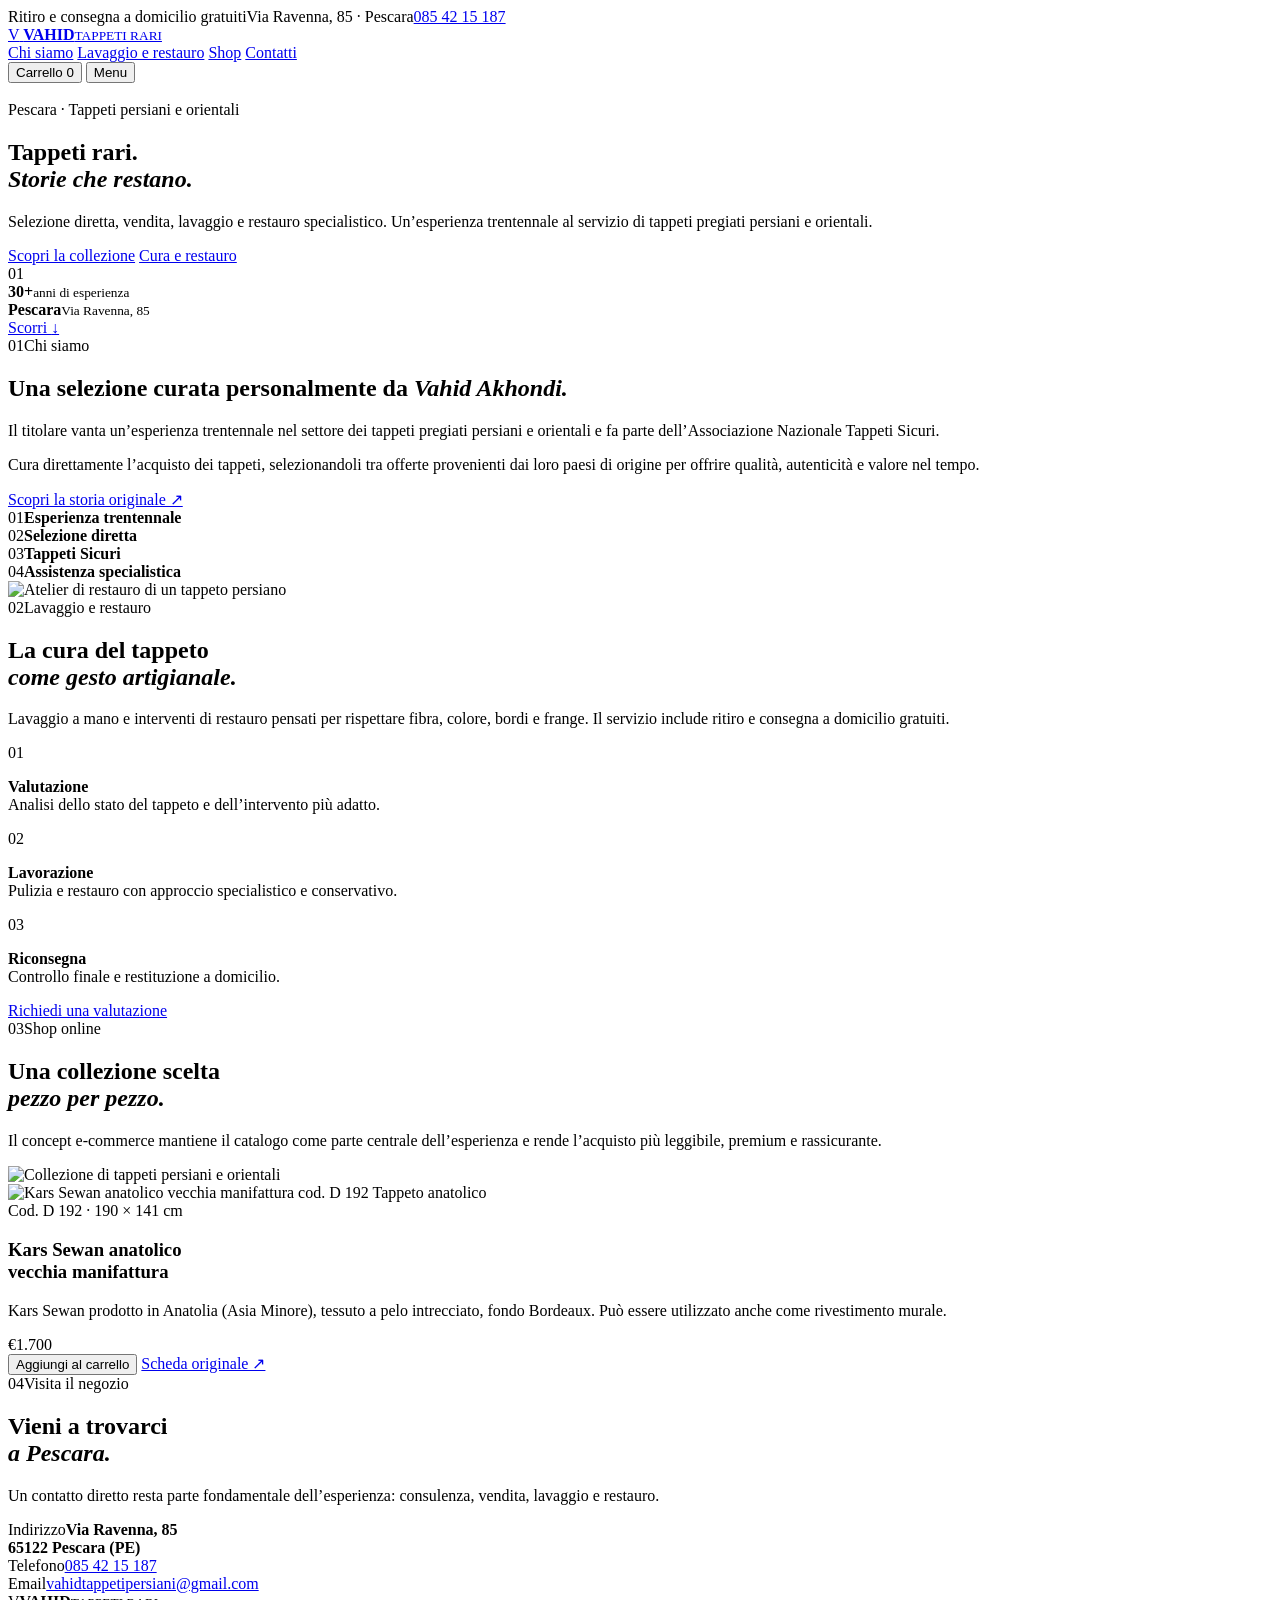
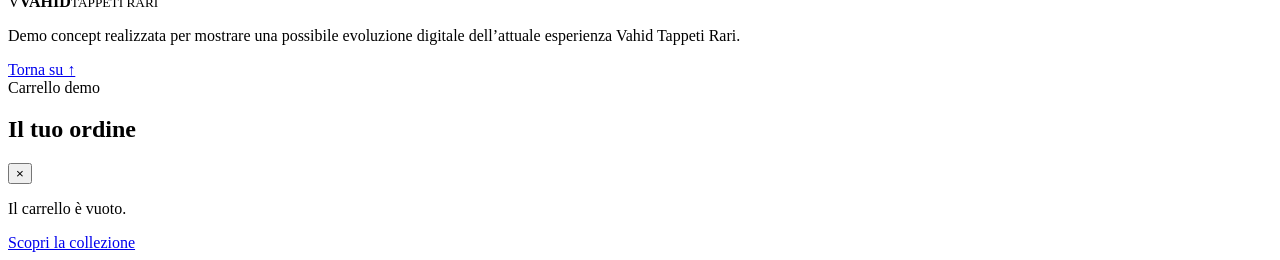
==== index.html @ b4fbacac "Build premium Vahid Tappeti Rari demo storefront" ====
<!doctype html>
<html lang="it">
<head>
  <meta charset="utf-8" />
  <meta name="viewport" content="width=device-width, initial-scale=1" />
  <meta name="description" content="Demo premium per Vahid Tappeti Rari: tappeti persiani e orientali, lavaggio e restauro specialistico a Pescara." />
  <title>Vahid Tappeti Rari — Demo Premium</title>
  <link rel="preconnect" href="https://fonts.googleapis.com">
  <link rel="preconnect" href="https://fonts.gstatic.com" crossorigin>
  <link href="https://fonts.googleapis.com/css2?family=Cormorant+Garamond:ital,wght@0,500;0,600;1,500&family=DM+Sans:wght@400;500;600;700&display=swap" rel="stylesheet">
  <link rel="stylesheet" href="styles.css" />
</head>
<body>
  <div class="announcement"><span>Ritiro e consegna a domicilio gratuiti</span><span>Via Ravenna, 85 · Pescara</span><a href="tel:+390854215187">085 42 15 187</a></div>

  <header class="site-header" id="top">
    <a class="brand" href="#top" aria-label="Vahid Tappeti Rari home">
      <span class="brand-mark">V</span>
      <span><strong>VAHID</strong><small>TAPPETI RARI</small></span>
    </a>
    <nav class="nav" aria-label="Navigazione principale">
      <a href="#chi-siamo">Chi siamo</a>
      <a href="#restauro">Lavaggio e restauro</a>
      <a href="#shop">Shop</a>
      <a href="#contatti">Contatti</a>
    </nav>
    <button class="cart-trigger" id="cartTrigger" aria-label="Apri carrello">Carrello <span id="cartCount">0</span></button>
    <button class="menu-trigger" id="menuTrigger" aria-label="Apri menu">Menu</button>
  </header>

  <main>
    <section class="hero section-dark" aria-labelledby="hero-title">
      <div class="hero-media" aria-hidden="true">
        <img src="https://d8j0ntlcm91z4.cloudfront.net/user_3JN4lq7KBj4c3qEQUgSkbrftgrd/hf_20260917_131646_cae71c65-e743-4f0a-92ca-ad2fddb350ee.png" alt="" />
      </div>
      <div class="hero-overlay"></div>
      <div class="hero-copy reveal">
        <span class="eyebrow">Pescara · Tappeti persiani e orientali</span>
        <h1 id="hero-title">Tappeti rari.<br><em>Storie che restano.</em></h1>
        <p>Selezione diretta, vendita, lavaggio e restauro specialistico. Un’esperienza trentennale al servizio di tappeti pregiati persiani e orientali.</p>
        <div class="hero-actions">
          <a class="btn btn-light" href="#shop">Scopri la collezione</a>
          <a class="btn btn-ghost" href="#restauro">Cura e restauro</a>
        </div>
      </div>
      <div class="hero-meta reveal delay-1">
        <span>01</span>
        <div><strong>30+</strong><small>anni di esperienza</small></div>
        <div><strong>Pescara</strong><small>Via Ravenna, 85</small></div>
      </div>
      <a class="scroll-cue" href="#chi-siamo">Scorri <span>↓</span></a>
    </section>

    <section class="intro section-light" id="chi-siamo">
      <div class="section-kicker reveal"><span>01</span><span>Chi siamo</span></div>
      <div class="intro-grid">
        <h2 class="display reveal">Una selezione curata personalmente da <em>Vahid Akhondi.</em></h2>
        <div class="intro-copy reveal delay-1">
          <p>Il titolare vanta un’esperienza trentennale nel settore dei tappeti pregiati persiani e orientali e fa parte dell’Associazione Nazionale Tappeti Sicuri.</p>
          <p>Cura direttamente l’acquisto dei tappeti, selezionandoli tra offerte provenienti dai loro paesi di origine per offrire qualità, autenticità e valore nel tempo.</p>
          <a class="text-link" href="https://vahidtappetirari.it/chi-siamo/" target="_blank" rel="noreferrer">Scopri la storia originale ↗</a>
        </div>
      </div>
      <div class="trust-strip reveal">
        <div><span>01</span><strong>Esperienza trentennale</strong></div>
        <div><span>02</span><strong>Selezione diretta</strong></div>
        <div><span>03</span><strong>Tappeti Sicuri</strong></div>
        <div><span>04</span><strong>Assistenza specialistica</strong></div>
      </div>
    </section>

    <section class="restoration" id="restauro">
      <div class="restoration-media reveal"><img src="https://d8j0ntlcm91z4.cloudfront.net/user_3JN4lq7KBj4c3qEQUgSkbrftgrd/hf_20260917_131646_2b116d1c-b949-433f-87fc-0a72f5b49335.png" alt="Atelier di restauro di un tappeto persiano" loading="lazy"></div>
      <div class="restoration-copy section-burgundy reveal delay-1">
        <div class="section-kicker light"><span>02</span><span>Lavaggio e restauro</span></div>
        <h2 class="display light">La cura del tappeto<br><em>come gesto artigianale.</em></h2>
        <p>Lavaggio a mano e interventi di restauro pensati per rispettare fibra, colore, bordi e frange. Il servizio include ritiro e consegna a domicilio gratuiti.</p>
        <div class="process">
          <div><span>01</span><p><strong>Valutazione</strong><br>Analisi dello stato del tappeto e dell’intervento più adatto.</p></div>
          <div><span>02</span><p><strong>Lavorazione</strong><br>Pulizia e restauro con approccio specialistico e conservativo.</p></div>
          <div><span>03</span><p><strong>Riconsegna</strong><br>Controllo finale e restituzione a domicilio.</p></div>
        </div>
        <a class="btn btn-light" href="tel:+390854215187">Richiedi una valutazione</a>
      </div>
    </section>

    <section class="collection section-light" id="shop">
      <div class="section-kicker reveal"><span>03</span><span>Shop online</span></div>
      <div class="collection-head reveal">
        <h2 class="display">Una collezione scelta<br><em>pezzo per pezzo.</em></h2>
        <p>Il concept e-commerce mantiene il catalogo come parte centrale dell’esperienza e rende l’acquisto più leggibile, premium e rassicurante.</p>
      </div>
      <div class="collection-banner reveal"><img src="https://d8j0ntlcm91z4.cloudfront.net/user_3JN4lq7KBj4c3qEQUgSkbrftgrd/hf_20260917_131646_96ece015-38a4-4f1c-9de9-ba8b55b60679.png" alt="Collezione di tappeti persiani e orientali" loading="lazy"></div>

      <article class="product-card reveal" data-product-id="kars-d192" data-product-name="Kars Sewan anatolico vecchia manifattura cod. D 192" data-product-price="1700">
        <div class="product-image-wrap">
          <img class="product-image" src="https://vahidtappetirari.it/wp-content/uploads/2020/12/whatsapp-image-2020-05-28-at-11.03.13-1_li-600x450.jpg" alt="Kars Sewan anatolico vecchia manifattura cod. D 192" loading="lazy">
          <span class="product-badge">Tappeto anatolico</span>
        </div>
        <div class="product-info">
          <span class="eyebrow dark">Cod. D 192 · 190 × 141 cm</span>
          <h3>Kars Sewan anatolico<br>vecchia manifattura</h3>
          <p>Kars Sewan prodotto in Anatolia (Asia Minore), tessuto a pelo intrecciato, fondo Bordeaux. Può essere utilizzato anche come rivestimento murale.</p>
          <div class="product-price">€1.700</div>
          <div class="product-actions">
            <button class="btn btn-dark add-to-cart">Aggiungi al carrello</button>
            <a class="text-link" href="https://vahidtappetirari.it/prodotto/kars-sewan-anatolico-vecchia-manifattura-cod-d-192/" target="_blank" rel="noreferrer">Scheda originale ↗</a>
          </div>
        </div>
      </article>
    </section>

    <section class="visit section-dark" id="contatti">
      <div class="section-kicker light reveal"><span>04</span><span>Visita il negozio</span></div>
      <div class="visit-grid">
        <div class="reveal"><h2 class="display light">Vieni a trovarci<br><em>a Pescara.</em></h2><p>Un contatto diretto resta parte fondamentale dell’esperienza: consulenza, vendita, lavaggio e restauro.</p></div>
        <div class="contact-card reveal delay-1">
          <div><span>Indirizzo</span><strong>Via Ravenna, 85<br>65122 Pescara (PE)</strong></div>
          <div><span>Telefono</span><a href="tel:+390854215187">085 42 15 187</a></div>
          <div><span>Email</span><a href="mailto:vahidtappetipersiani@gmail.com">vahidtappetipersiani@gmail.com</a></div>
        </div>
      </div>
    </section>
  </main>

  <footer>
    <div class="brand footer-brand"><span class="brand-mark">V</span><span><strong>VAHID</strong><small>TAPPETI RARI</small></span></div>
    <p>Demo concept realizzata per mostrare una possibile evoluzione digitale dell’attuale esperienza Vahid Tappeti Rari.</p>
    <a href="#top">Torna su ↑</a>
  </footer>

  <aside class="cart-drawer" id="cartDrawer" aria-hidden="true">
    <div class="drawer-head"><div><span class="eyebrow dark">Carrello demo</span><h2>Il tuo ordine</h2></div><button class="icon-btn" id="closeCart" aria-label="Chiudi carrello">×</button></div>
    <div class="cart-empty" id="cartEmpty"><p>Il carrello è vuoto.</p><a href="#shop" class="text-link" id="continueShopping">Scopri la collezione</a></div>
    <div class="cart-content" id="cartContent" hidden>
      <div id="cartItems"></div>
      <div class="cart-summary"><div><span>Subtotale</span><strong id="cartSubtotal">€0</strong></div><div><span>Ritiro / consegna</span><strong>Gratis</strong></div><div class="total"><span>Totale</span><strong id="cartTotal">€0</strong></div></div>
      <button class="btn btn-dark btn-full" id="checkoutTrigger">Vai al checkout</button>
      <small>Simulazione: nessun pagamento reale verrà processato.</small>
    </div>
  </aside>
  <div class="backdrop" id="backdrop"></div>

  <dialog class="checkout-modal" id="checkoutModal">
    <button class="icon-btn modal-close" id="closeCheckout" aria-label="Chiudi checkout">×</button>
    <div class="checkout-layout">
      <div class="checkout-form-pane">
        <span class="eyebrow dark">Checkout simulato</span>
        <h2>Dati di consegna</h2>
        <form id="checkoutForm">
          <div class="field-grid"><label>Nome<input required name="name" autocomplete="given-name"></label><label>Cognome<input required name="surname" autocomplete="family-name"></label></div>
          <label>Email<input required type="email" name="email" autocomplete="email"></label>
          <label>Indirizzo<input required name="address" autocomplete="street-address"></label>
          <div class="field-grid"><label>Città<input required name="city"></label><label>CAP<input required name="zip" inputmode="numeric"></label></div>
          <h3>Pagamento demo</h3>
          <label>Numero carta<input required inputmode="numeric" maxlength="19" placeholder="4242 4242 4242 4242" id="cardNumber"></label>
          <div class="field-grid"><label>Scadenza<input required placeholder="MM/AA" maxlength="5"></label><label>CVV<input required inputmode="numeric" placeholder="123" maxlength="4"></label></div>
          <button class="btn btn-dark btn-full" type="submit" id="payButton">Paga €1.700 · Simulazione</button>
          <small>Nessun dato di pagamento viene trasmesso o processato. Questa interfaccia serve esclusivamente a mostrare il flusso.</small>
        </form>
      </div>
      <div class="checkout-summary-pane"><span class="eyebrow">Riepilogo</span><h3>Kars Sewan anatolico</h3><p>Cod. D 192 · 190 × 141 cm</p><div class="checkout-product-price">€1.700</div><div class="secure-note">Consegna gratuita<br>Acquisto simulato<br>Assistenza diretta</div></div>
    </div>
    <div class="success-state" id="successState" hidden><span class="success-icon">✓</span><h2>Ordine demo completato</h2><p>Il flusso di checkout è terminato correttamente. Nessun pagamento reale è stato effettuato.</p><button class="btn btn-dark" id="resetDemo">Chiudi demo</button></div>
  </dialog>

  <script src="script.js"></script>
</body>
</html>
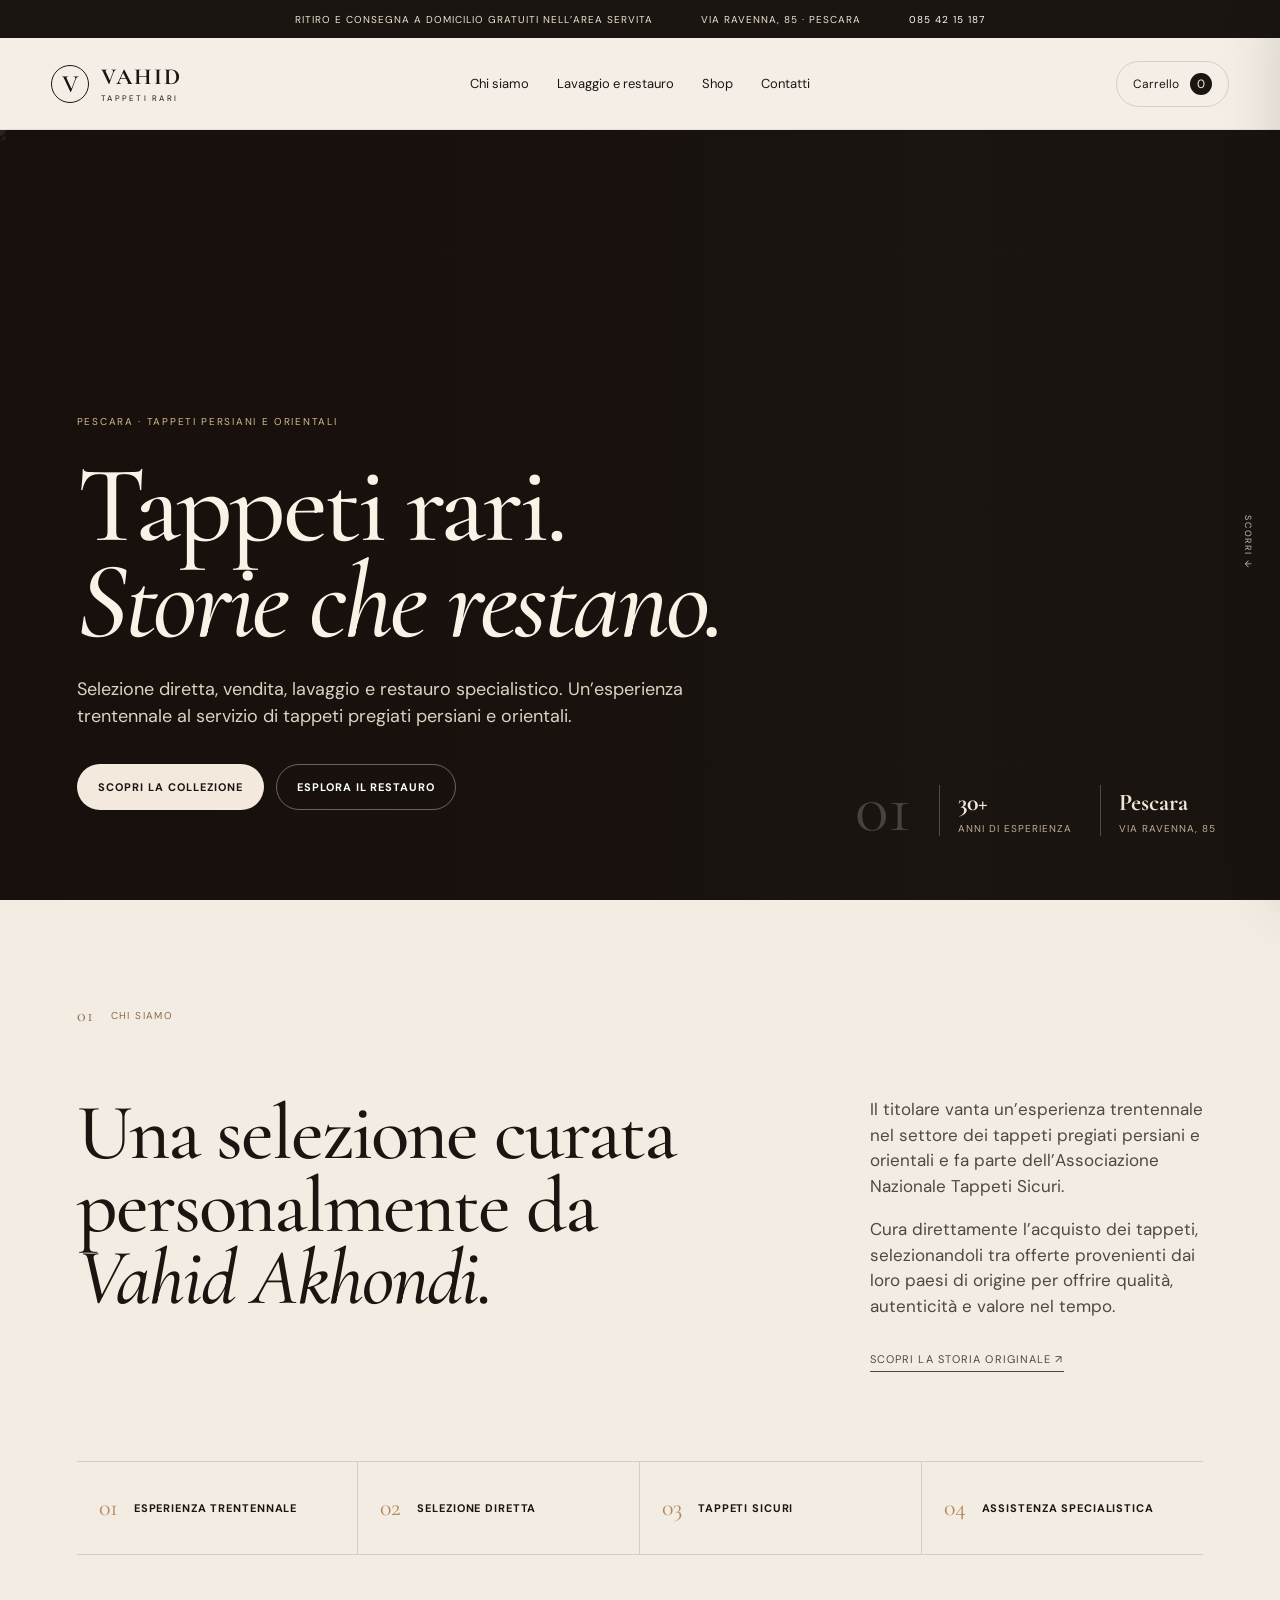
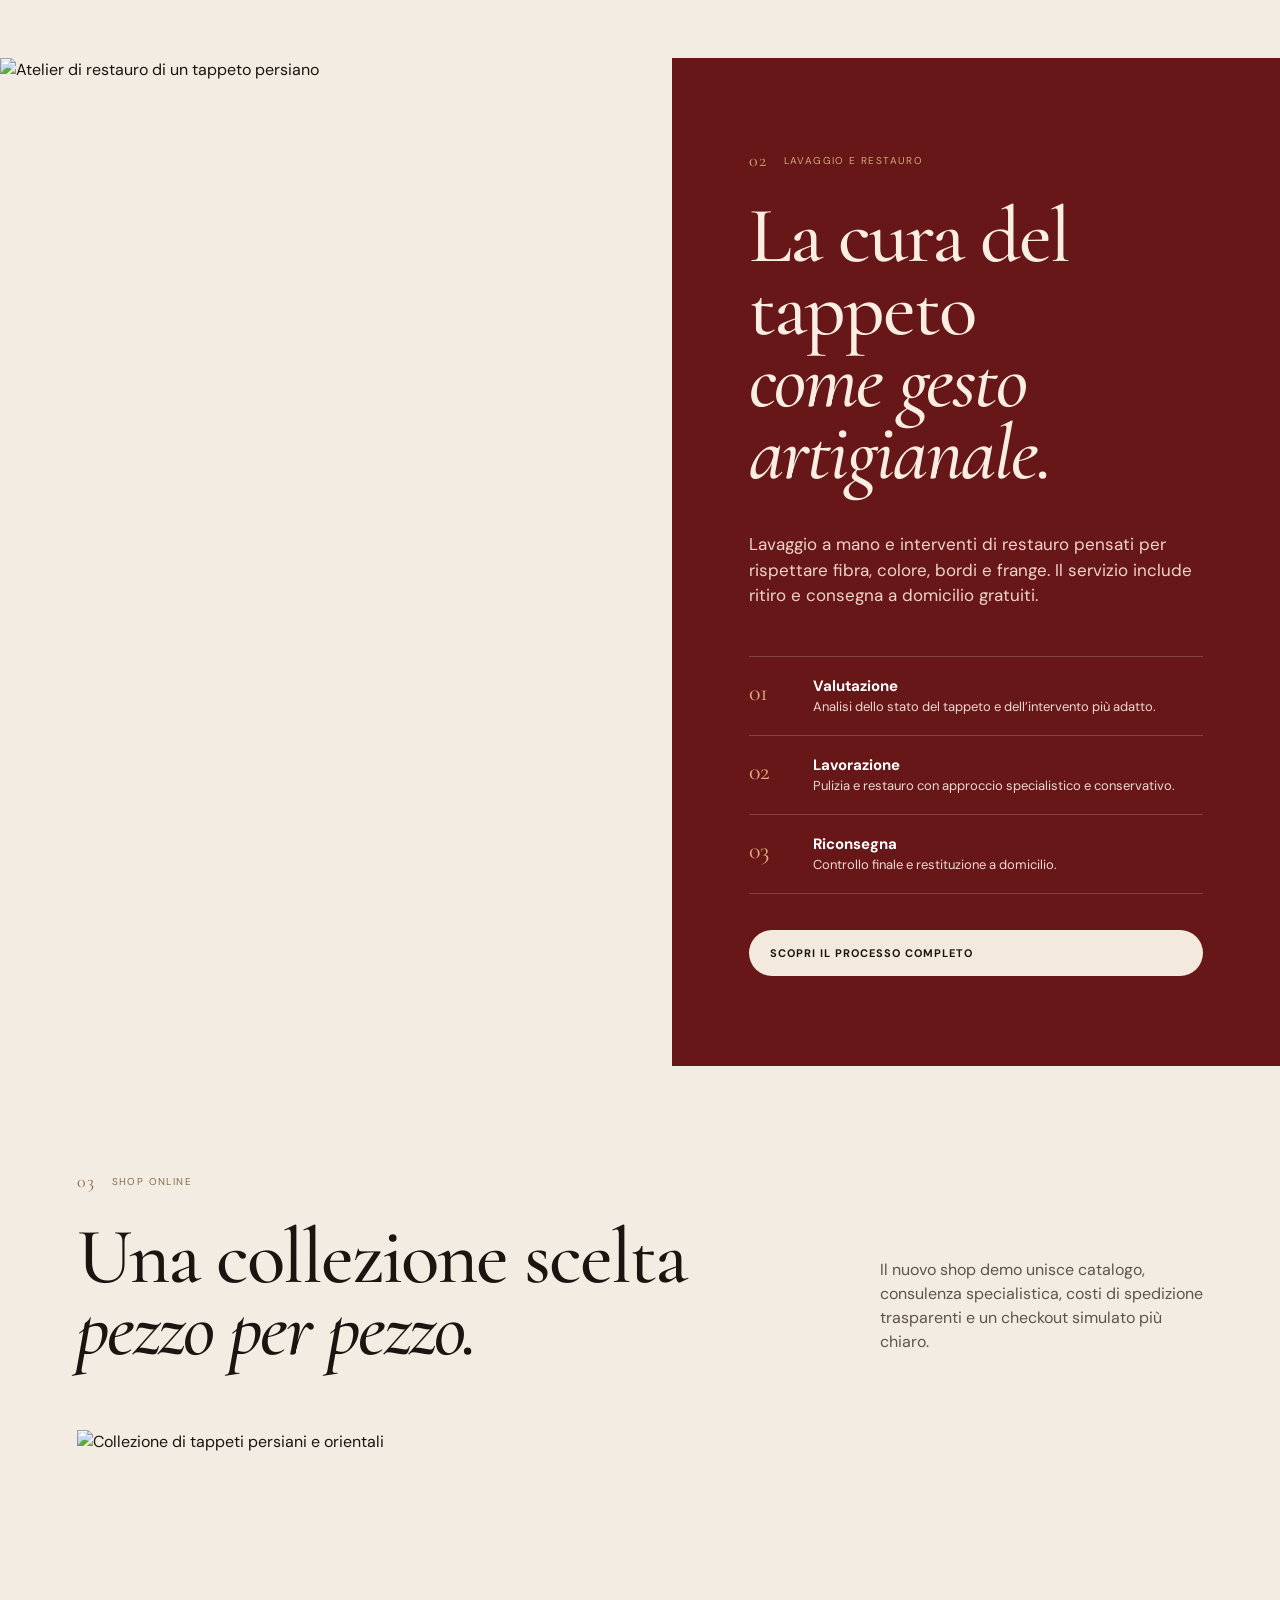
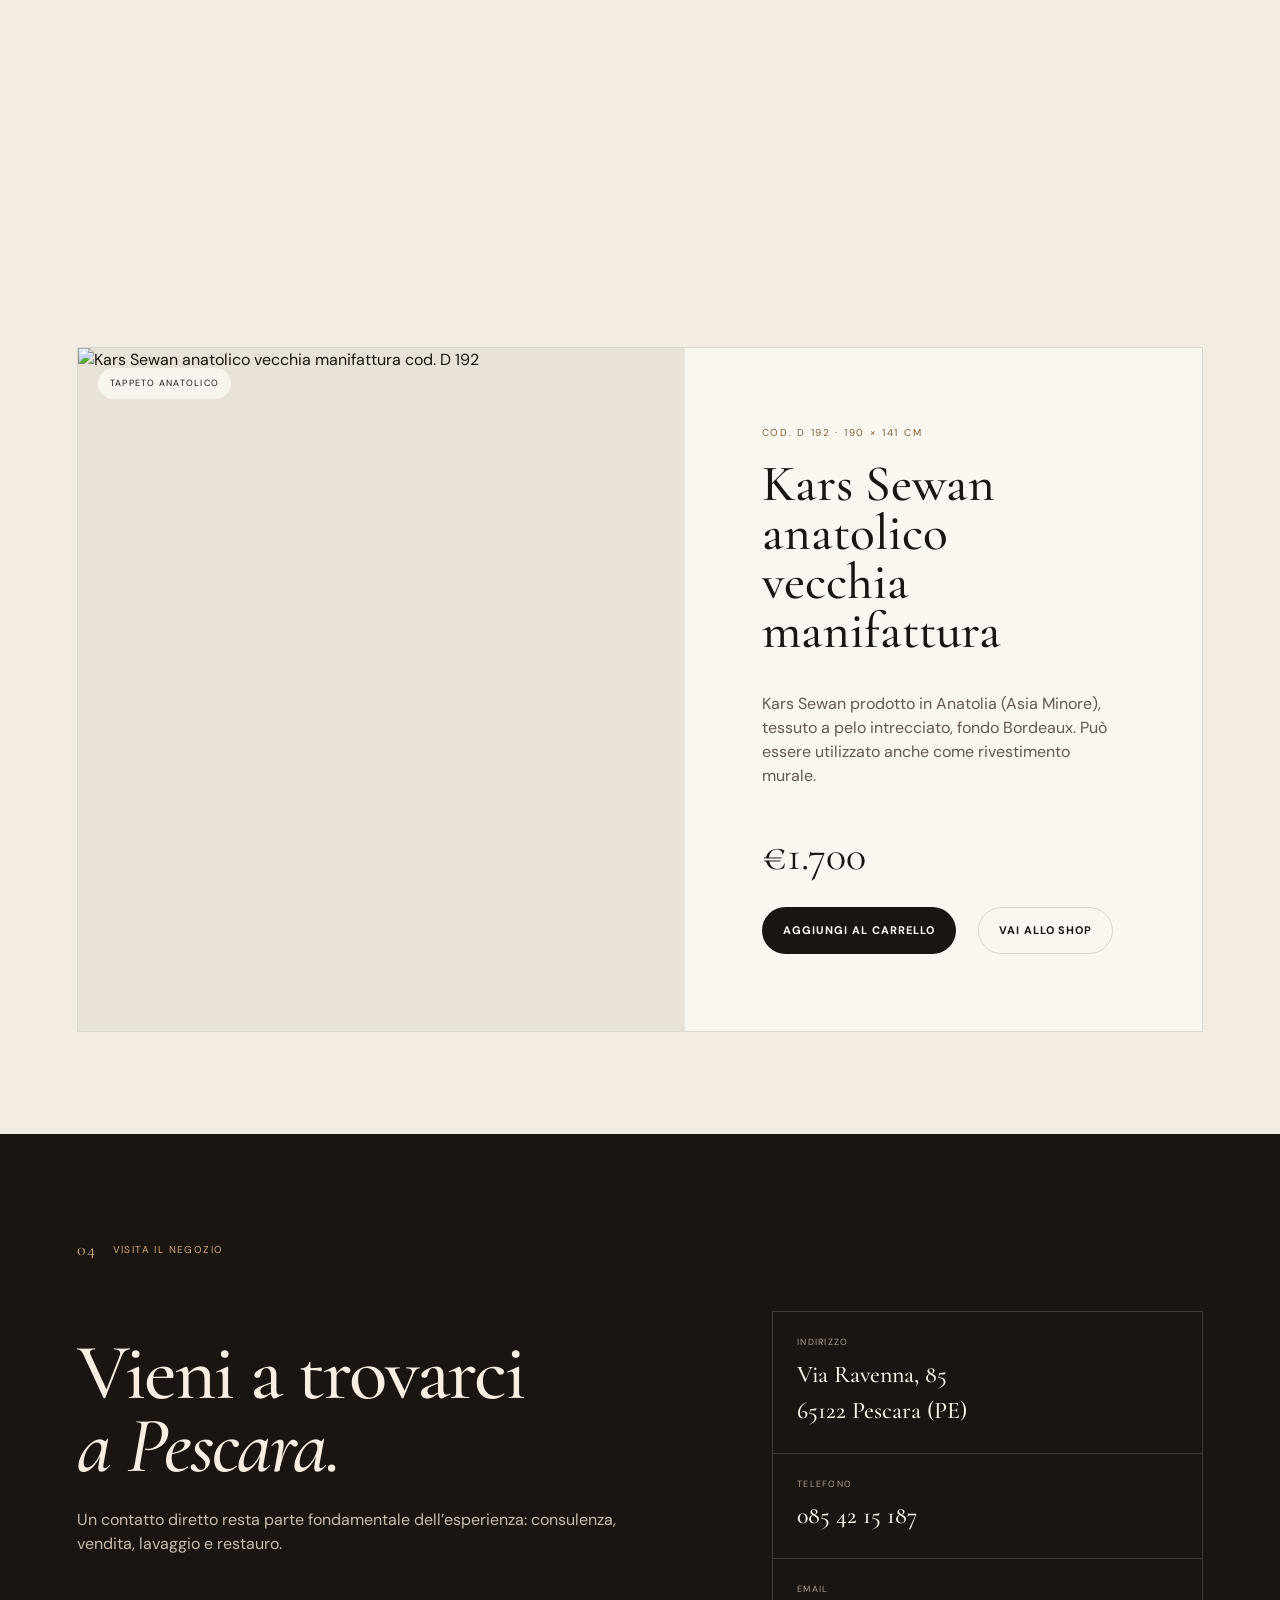
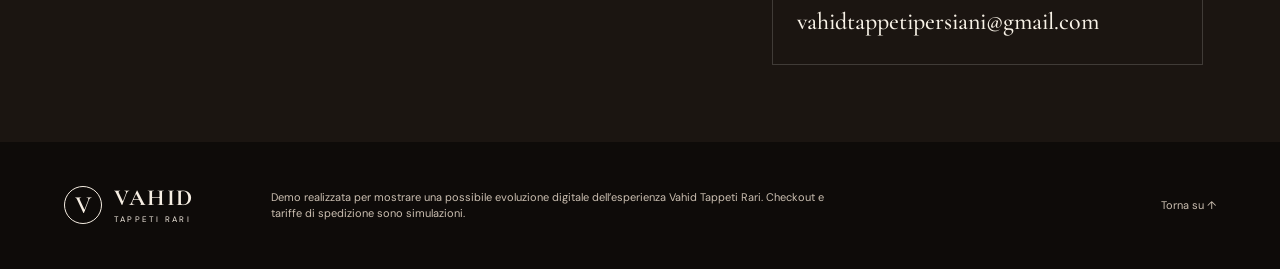
==== commit 70f8ba03: "Connect homepage to premium shop and restoration experiences" ====
--- a/index.html
+++ b/index.html
@@ -1,169 +1,44 @@
 <!doctype html>
 <html lang="it">
 <head>
-  <meta charset="utf-8" />
-  <meta name="viewport" content="width=device-width, initial-scale=1" />
-  <meta name="description" content="Demo premium per Vahid Tappeti Rari: tappeti persiani e orientali, lavaggio e restauro specialistico a Pescara." />
+  <meta charset="utf-8">
+  <meta name="viewport" content="width=device-width,initial-scale=1">
+  <meta name="description" content="Demo premium per Vahid Tappeti Rari: tappeti persiani e orientali, shop, lavaggio e restauro specialistico a Pescara.">
   <title>Vahid Tappeti Rari — Demo Premium</title>
   <link rel="preconnect" href="https://fonts.googleapis.com">
   <link rel="preconnect" href="https://fonts.gstatic.com" crossorigin>
   <link href="https://fonts.googleapis.com/css2?family=Cormorant+Garamond:ital,wght@0,500;0,600;1,500&family=DM+Sans:wght@400;500;600;700&display=swap" rel="stylesheet">
-  <link rel="stylesheet" href="styles.css" />
+  <link rel="stylesheet" href="styles.css">
 </head>
 <body>
-  <div class="announcement"><span>Ritiro e consegna a domicilio gratuiti</span><span>Via Ravenna, 85 · Pescara</span><a href="tel:+390854215187">085 42 15 187</a></div>
-
+  <div class="announcement"><span>Ritiro e consegna a domicilio gratuiti nell’area servita</span><span>Via Ravenna, 85 · Pescara</span><a href="tel:+390854215187">085 42 15 187</a></div>
   <header class="site-header" id="top">
-    <a class="brand" href="#top" aria-label="Vahid Tappeti Rari home">
-      <span class="brand-mark">V</span>
-      <span><strong>VAHID</strong><small>TAPPETI RARI</small></span>
-    </a>
-    <nav class="nav" aria-label="Navigazione principale">
-      <a href="#chi-siamo">Chi siamo</a>
-      <a href="#restauro">Lavaggio e restauro</a>
-      <a href="#shop">Shop</a>
-      <a href="#contatti">Contatti</a>
-    </nav>
+    <a class="brand" href="index.html" aria-label="Vahid Tappeti Rari home"><span class="brand-mark">V</span><span><strong>VAHID</strong><small>TAPPETI RARI</small></span></a>
+    <nav class="nav" aria-label="Navigazione principale"><a href="#chi-siamo">Chi siamo</a><a href="restauro.html">Lavaggio e restauro</a><a href="shop.html">Shop</a><a href="#contatti">Contatti</a></nav>
     <button class="cart-trigger" id="cartTrigger" aria-label="Apri carrello">Carrello <span id="cartCount">0</span></button>
     <button class="menu-trigger" id="menuTrigger" aria-label="Apri menu">Menu</button>
   </header>
-
   <main>
     <section class="hero section-dark" aria-labelledby="hero-title">
-      <div class="hero-media" aria-hidden="true">
-        <img src="https://d8j0ntlcm91z4.cloudfront.net/user_3JN4lq7KBj4c3qEQUgSkbrftgrd/hf_20260917_131646_cae71c65-e743-4f0a-92ca-ad2fddb350ee.png" alt="" />
-      </div>
-      <div class="hero-overlay"></div>
-      <div class="hero-copy reveal">
-        <span class="eyebrow">Pescara · Tappeti persiani e orientali</span>
-        <h1 id="hero-title">Tappeti rari.<br><em>Storie che restano.</em></h1>
-        <p>Selezione diretta, vendita, lavaggio e restauro specialistico. Un’esperienza trentennale al servizio di tappeti pregiati persiani e orientali.</p>
-        <div class="hero-actions">
-          <a class="btn btn-light" href="#shop">Scopri la collezione</a>
-          <a class="btn btn-ghost" href="#restauro">Cura e restauro</a>
-        </div>
-      </div>
-      <div class="hero-meta reveal delay-1">
-        <span>01</span>
-        <div><strong>30+</strong><small>anni di esperienza</small></div>
-        <div><strong>Pescara</strong><small>Via Ravenna, 85</small></div>
-      </div>
-      <a class="scroll-cue" href="#chi-siamo">Scorri <span>↓</span></a>
+      <div class="hero-media" aria-hidden="true"><img src="https://d8j0ntlcm91z4.cloudfront.net/user_3JN4lq7KBj4c3qEQUgSkbrftgrd/hf_20260917_131646_cae71c65-e743-4f0a-92ca-ad2fddb350ee.png" alt=""></div><div class="hero-overlay"></div>
+      <div class="hero-copy reveal"><span class="eyebrow">Pescara · Tappeti persiani e orientali</span><h1 id="hero-title">Tappeti rari.<br><em>Storie che restano.</em></h1><p>Selezione diretta, vendita, lavaggio e restauro specialistico. Un’esperienza trentennale al servizio di tappeti pregiati persiani e orientali.</p><div class="hero-actions"><a class="btn btn-light" href="shop.html">Scopri la collezione</a><a class="btn btn-ghost" href="restauro.html">Esplora il restauro</a></div></div>
+      <div class="hero-meta reveal delay-1"><span>01</span><div><strong>30+</strong><small>anni di esperienza</small></div><div><strong>Pescara</strong><small>Via Ravenna, 85</small></div></div><a class="scroll-cue" href="#chi-siamo">Scorri <span>↓</span></a>
     </section>
 
-    <section class="intro section-light" id="chi-siamo">
-      <div class="section-kicker reveal"><span>01</span><span>Chi siamo</span></div>
-      <div class="intro-grid">
-        <h2 class="display reveal">Una selezione curata personalmente da <em>Vahid Akhondi.</em></h2>
-        <div class="intro-copy reveal delay-1">
-          <p>Il titolare vanta un’esperienza trentennale nel settore dei tappeti pregiati persiani e orientali e fa parte dell’Associazione Nazionale Tappeti Sicuri.</p>
-          <p>Cura direttamente l’acquisto dei tappeti, selezionandoli tra offerte provenienti dai loro paesi di origine per offrire qualità, autenticità e valore nel tempo.</p>
-          <a class="text-link" href="https://vahidtappetirari.it/chi-siamo/" target="_blank" rel="noreferrer">Scopri la storia originale ↗</a>
-        </div>
-      </div>
-      <div class="trust-strip reveal">
-        <div><span>01</span><strong>Esperienza trentennale</strong></div>
-        <div><span>02</span><strong>Selezione diretta</strong></div>
-        <div><span>03</span><strong>Tappeti Sicuri</strong></div>
-        <div><span>04</span><strong>Assistenza specialistica</strong></div>
-      </div>
+    <section class="intro section-light" id="chi-siamo"><div class="section-kicker reveal"><span>01</span><span>Chi siamo</span></div><div class="intro-grid"><h2 class="display reveal">Una selezione curata personalmente da <em>Vahid Akhondi.</em></h2><div class="intro-copy reveal delay-1"><p>Il titolare vanta un’esperienza trentennale nel settore dei tappeti pregiati persiani e orientali e fa parte dell’Associazione Nazionale Tappeti Sicuri.</p><p>Cura direttamente l’acquisto dei tappeti, selezionandoli tra offerte provenienti dai loro paesi di origine per offrire qualità, autenticità e valore nel tempo.</p><a class="text-link" href="https://vahidtappetirari.it/chi-siamo/" target="_blank" rel="noreferrer">Scopri la storia originale ↗</a></div></div><div class="trust-strip reveal"><div><span>01</span><strong>Esperienza trentennale</strong></div><div><span>02</span><strong>Selezione diretta</strong></div><div><span>03</span><strong>Tappeti Sicuri</strong></div><div><span>04</span><strong>Assistenza specialistica</strong></div></div></section>
+
+    <section class="restoration" id="restauro"><div class="restoration-media reveal"><img src="https://d8j0ntlcm91z4.cloudfront.net/user_3JN4lq7KBj4c3qEQUgSkbrftgrd/hf_20260917_131646_2b116d1c-b949-433f-87fc-0a72f5b49335.png" alt="Atelier di restauro di un tappeto persiano" loading="lazy"></div><div class="restoration-copy section-burgundy reveal delay-1"><div class="section-kicker light"><span>02</span><span>Lavaggio e restauro</span></div><h2 class="display light">La cura del tappeto<br><em>come gesto artigianale.</em></h2><p>Lavaggio a mano e interventi di restauro pensati per rispettare fibra, colore, bordi e frange. Il servizio include ritiro e consegna a domicilio gratuiti.</p><div class="process"><div><span>01</span><p><strong>Valutazione</strong><br>Analisi dello stato del tappeto e dell’intervento più adatto.</p></div><div><span>02</span><p><strong>Lavorazione</strong><br>Pulizia e restauro con approccio specialistico e conservativo.</p></div><div><span>03</span><p><strong>Riconsegna</strong><br>Controllo finale e restituzione a domicilio.</p></div></div><a class="btn btn-light" href="restauro.html">Scopri il processo completo</a></div></section>
+
+    <section class="collection section-light" id="shop"><div class="section-kicker reveal"><span>03</span><span>Shop online</span></div><div class="collection-head reveal"><h2 class="display">Una collezione scelta<br><em>pezzo per pezzo.</em></h2><p>Il nuovo shop demo unisce catalogo, consulenza specialistica, costi di spedizione trasparenti e un checkout simulato più chiaro.</p></div><div class="collection-banner reveal"><img src="https://d8j0ntlcm91z4.cloudfront.net/user_3JN4lq7KBj4c3qEQUgSkbrftgrd/hf_20260917_131646_96ece015-38a4-4f1c-9de9-ba8b55b60679.png" alt="Collezione di tappeti persiani e orientali" loading="lazy"></div>
+      <article class="product-card reveal" data-product-id="kars-d192"><div class="product-image-wrap"><img class="product-image" src="https://vahidtappetirari.it/wp-content/uploads/2020/12/whatsapp-image-2020-05-28-at-11.03.13-1_li-600x450.jpg" alt="Kars Sewan anatolico vecchia manifattura cod. D 192" loading="lazy"><span class="product-badge">Tappeto anatolico</span></div><div class="product-info"><span class="eyebrow dark">Cod. D 192 · 190 × 141 cm</span><h3>Kars Sewan anatolico<br>vecchia manifattura</h3><p>Kars Sewan prodotto in Anatolia (Asia Minore), tessuto a pelo intrecciato, fondo Bordeaux. Può essere utilizzato anche come rivestimento murale.</p><div class="product-price">€1.700</div><div class="product-actions"><button class="btn btn-dark add-to-cart" data-product-id="kars-d192">Aggiungi al carrello</button><a class="btn btn-outline" href="shop.html">Vai allo shop</a></div></div></article>
     </section>
 
-    <section class="restoration" id="restauro">
-      <div class="restoration-media reveal"><img src="https://d8j0ntlcm91z4.cloudfront.net/user_3JN4lq7KBj4c3qEQUgSkbrftgrd/hf_20260917_131646_2b116d1c-b949-433f-87fc-0a72f5b49335.png" alt="Atelier di restauro di un tappeto persiano" loading="lazy"></div>
-      <div class="restoration-copy section-burgundy reveal delay-1">
-        <div class="section-kicker light"><span>02</span><span>Lavaggio e restauro</span></div>
-        <h2 class="display light">La cura del tappeto<br><em>come gesto artigianale.</em></h2>
-        <p>Lavaggio a mano e interventi di restauro pensati per rispettare fibra, colore, bordi e frange. Il servizio include ritiro e consegna a domicilio gratuiti.</p>
-        <div class="process">
-          <div><span>01</span><p><strong>Valutazione</strong><br>Analisi dello stato del tappeto e dell’intervento più adatto.</p></div>
-          <div><span>02</span><p><strong>Lavorazione</strong><br>Pulizia e restauro con approccio specialistico e conservativo.</p></div>
-          <div><span>03</span><p><strong>Riconsegna</strong><br>Controllo finale e restituzione a domicilio.</p></div>
-        </div>
-        <a class="btn btn-light" href="tel:+390854215187">Richiedi una valutazione</a>
-      </div>
-    </section>
+    <section class="visit section-dark" id="contatti"><div class="section-kicker light reveal"><span>04</span><span>Visita il negozio</span></div><div class="visit-grid"><div class="reveal"><h2 class="display light">Vieni a trovarci<br><em>a Pescara.</em></h2><p>Un contatto diretto resta parte fondamentale dell’esperienza: consulenza, vendita, lavaggio e restauro.</p></div><div class="contact-card reveal delay-1"><div><span>Indirizzo</span><strong>Via Ravenna, 85<br>65122 Pescara (PE)</strong></div><div><span>Telefono</span><a href="tel:+390854215187">085 42 15 187</a></div><div><span>Email</span><a href="mailto:vahidtappetipersiani@gmail.com">vahidtappetipersiani@gmail.com</a></div></div></div></section>
+  </main>
+  <footer><div class="brand footer-brand"><span class="brand-mark">V</span><span><strong>VAHID</strong><small>TAPPETI RARI</small></span></div><p>Demo realizzata per mostrare una possibile evoluzione digitale dell’esperienza Vahid Tappeti Rari. Checkout e tariffe di spedizione sono simulazioni.</p><a href="#top">Torna su ↑</a></footer>
 
-    <section class="collection section-light" id="shop">
-      <div class="section-kicker reveal"><span>03</span><span>Shop online</span></div>
-      <div class="collection-head reveal">
-        <h2 class="display">Una collezione scelta<br><em>pezzo per pezzo.</em></h2>
-        <p>Il concept e-commerce mantiene il catalogo come parte centrale dell’esperienza e rende l’acquisto più leggibile, premium e rassicurante.</p>
-      </div>
-      <div class="collection-banner reveal"><img src="https://d8j0ntlcm91z4.cloudfront.net/user_3JN4lq7KBj4c3qEQUgSkbrftgrd/hf_20260917_131646_96ece015-38a4-4f1c-9de9-ba8b55b60679.png" alt="Collezione di tappeti persiani e orientali" loading="lazy"></div>
-
-      <article class="product-card reveal" data-product-id="kars-d192" data-product-name="Kars Sewan anatolico vecchia manifattura cod. D 192" data-product-price="1700">
-        <div class="product-image-wrap">
-          <img class="product-image" src="https://vahidtappetirari.it/wp-content/uploads/2020/12/whatsapp-image-2020-05-28-at-11.03.13-1_li-600x450.jpg" alt="Kars Sewan anatolico vecchia manifattura cod. D 192" loading="lazy">
-          <span class="product-badge">Tappeto anatolico</span>
-        </div>
-        <div class="product-info">
-          <span class="eyebrow dark">Cod. D 192 · 190 × 141 cm</span>
-          <h3>Kars Sewan anatolico<br>vecchia manifattura</h3>
-          <p>Kars Sewan prodotto in Anatolia (Asia Minore), tessuto a pelo intrecciato, fondo Bordeaux. Può essere utilizzato anche come rivestimento murale.</p>
-          <div class="product-price">€1.700</div>
-          <div class="product-actions">
-            <button class="btn btn-dark add-to-cart">Aggiungi al carrello</button>
-            <a class="text-link" href="https://vahidtappetirari.it/prodotto/kars-sewan-anatolico-vecchia-manifattura-cod-d-192/" target="_blank" rel="noreferrer">Scheda originale ↗</a>
-          </div>
-        </div>
-      </article>
-    </section>
-
-    <section class="visit section-dark" id="contatti">
-      <div class="section-kicker light reveal"><span>04</span><span>Visita il negozio</span></div>
-      <div class="visit-grid">
-        <div class="reveal"><h2 class="display light">Vieni a trovarci<br><em>a Pescara.</em></h2><p>Un contatto diretto resta parte fondamentale dell’esperienza: consulenza, vendita, lavaggio e restauro.</p></div>
-        <div class="contact-card reveal delay-1">
-          <div><span>Indirizzo</span><strong>Via Ravenna, 85<br>65122 Pescara (PE)</strong></div>
-          <div><span>Telefono</span><a href="tel:+390854215187">085 42 15 187</a></div>
-          <div><span>Email</span><a href="mailto:vahidtappetipersiani@gmail.com">vahidtappetipersiani@gmail.com</a></div>
-        </div>
-      </div>
-    </section>
-  </main>
-
-  <footer>
-    <div class="brand footer-brand"><span class="brand-mark">V</span><span><strong>VAHID</strong><small>TAPPETI RARI</small></span></div>
-    <p>Demo concept realizzata per mostrare una possibile evoluzione digitale dell’attuale esperienza Vahid Tappeti Rari.</p>
-    <a href="#top">Torna su ↑</a>
-  </footer>
-
-  <aside class="cart-drawer" id="cartDrawer" aria-hidden="true">
-    <div class="drawer-head"><div><span class="eyebrow dark">Carrello demo</span><h2>Il tuo ordine</h2></div><button class="icon-btn" id="closeCart" aria-label="Chiudi carrello">×</button></div>
-    <div class="cart-empty" id="cartEmpty"><p>Il carrello è vuoto.</p><a href="#shop" class="text-link" id="continueShopping">Scopri la collezione</a></div>
-    <div class="cart-content" id="cartContent" hidden>
-      <div id="cartItems"></div>
-      <div class="cart-summary"><div><span>Subtotale</span><strong id="cartSubtotal">€0</strong></div><div><span>Ritiro / consegna</span><strong>Gratis</strong></div><div class="total"><span>Totale</span><strong id="cartTotal">€0</strong></div></div>
-      <button class="btn btn-dark btn-full" id="checkoutTrigger">Vai al checkout</button>
-      <small>Simulazione: nessun pagamento reale verrà processato.</small>
-    </div>
-  </aside>
-  <div class="backdrop" id="backdrop"></div>
-
-  <dialog class="checkout-modal" id="checkoutModal">
-    <button class="icon-btn modal-close" id="closeCheckout" aria-label="Chiudi checkout">×</button>
-    <div class="checkout-layout">
-      <div class="checkout-form-pane">
-        <span class="eyebrow dark">Checkout simulato</span>
-        <h2>Dati di consegna</h2>
-        <form id="checkoutForm">
-          <div class="field-grid"><label>Nome<input required name="name" autocomplete="given-name"></label><label>Cognome<input required name="surname" autocomplete="family-name"></label></div>
-          <label>Email<input required type="email" name="email" autocomplete="email"></label>
-          <label>Indirizzo<input required name="address" autocomplete="street-address"></label>
-          <div class="field-grid"><label>Città<input required name="city"></label><label>CAP<input required name="zip" inputmode="numeric"></label></div>
-          <h3>Pagamento demo</h3>
-          <label>Numero carta<input required inputmode="numeric" maxlength="19" placeholder="4242 4242 4242 4242" id="cardNumber"></label>
-          <div class="field-grid"><label>Scadenza<input required placeholder="MM/AA" maxlength="5"></label><label>CVV<input required inputmode="numeric" placeholder="123" maxlength="4"></label></div>
-          <button class="btn btn-dark btn-full" type="submit" id="payButton">Paga €1.700 · Simulazione</button>
-          <small>Nessun dato di pagamento viene trasmesso o processato. Questa interfaccia serve esclusivamente a mostrare il flusso.</small>
-        </form>
-      </div>
-      <div class="checkout-summary-pane"><span class="eyebrow">Riepilogo</span><h3>Kars Sewan anatolico</h3><p>Cod. D 192 · 190 × 141 cm</p><div class="checkout-product-price">€1.700</div><div class="secure-note">Consegna gratuita<br>Acquisto simulato<br>Assistenza diretta</div></div>
-    </div>
-    <div class="success-state" id="successState" hidden><span class="success-icon">✓</span><h2>Ordine demo completato</h2><p>Il flusso di checkout è terminato correttamente. Nessun pagamento reale è stato effettuato.</p><button class="btn btn-dark" id="resetDemo">Chiudi demo</button></div>
-  </dialog>
-
+  <aside class="cart-drawer" id="cartDrawer" aria-hidden="true"><div class="drawer-head"><div><span class="eyebrow dark">Carrello demo</span><h2>Il tuo ordine</h2></div><button class="icon-btn" id="closeCart" aria-label="Chiudi carrello">×</button></div><div class="cart-empty" id="cartEmpty"><p>Il carrello è vuoto.</p><a href="shop.html" class="text-link" id="continueShopping">Scopri la collezione</a></div><div class="cart-content" id="cartContent" hidden><div id="cartItems"></div><div class="shipping-controls"><label>Metodo di consegna<select id="shippingMethod"><option value="local">Ritiro / consegna area Pescara — €0</option><option value="italy">Spedizione Italia — €24</option><option value="whiteglove">Consegna con cura speciale — €42</option></select></label><label class="checkline"><input type="checkbox" id="specialHandling"> Formato oltre 200 cm / movimentazione speciale (+€18 con spedizione standard)</label></div><div class="cart-summary"><div><span>Subtotale</span><strong id="cartSubtotal">€0</strong></div><div><span>Spedizione</span><strong id="cartShipping">€0</strong></div><div class="total"><span>Totale</span><strong id="cartTotal">€0</strong></div></div><button class="btn btn-dark btn-full" id="checkoutTrigger">Vai al checkout</button><small>Simulazione: nessun pagamento reale verrà processato. Tariffe demo da confermare in produzione.</small></div></aside><div class="backdrop" id="backdrop"></div>
+  <dialog class="checkout-modal" id="checkoutModal"><button class="icon-btn modal-close" id="closeCheckout" aria-label="Chiudi checkout">×</button><div class="checkout-layout"><div class="checkout-form-pane"><span class="eyebrow dark">Checkout simulato</span><h2>Dati di consegna</h2><form id="checkoutForm"><div class="field-grid"><label>Nome<input required name="name" autocomplete="given-name"></label><label>Cognome<input required name="surname" autocomplete="family-name"></label></div><label>Email<input required type="email" name="email" autocomplete="email"></label><label>Indirizzo<input required name="address" autocomplete="street-address"></label><div class="field-grid"><label>Città<input required name="city"></label><label>CAP<input required name="zip" inputmode="numeric"></label></div><label>Consegna<select id="checkoutShipping"><option value="local">Ritiro / consegna area Pescara — €0</option><option value="italy">Spedizione Italia — €24</option><option value="whiteglove">Consegna con cura speciale — €42</option></select></label><label class="checkout-check"><input type="checkbox" id="checkoutSpecialHandling"> Formato oltre 200 cm / movimentazione speciale</label><h3>Pagamento demo</h3><label>Numero carta<input required inputmode="numeric" maxlength="19" placeholder="4242 4242 4242 4242" id="cardNumber"></label><div class="field-grid"><label>Scadenza<input required placeholder="MM/AA" maxlength="5"></label><label>CVV<input required inputmode="numeric" placeholder="123" maxlength="4"></label></div><button class="btn btn-dark btn-full" type="submit" id="payButton">Paga · Simulazione</button><small>Nessun dato di pagamento viene trasmesso o processato.</small></form></div><div class="checkout-summary-pane"><span class="eyebrow">Riepilogo</span><h3>Ordine Vahid</h3><p id="checkoutShippingLabel">Spedizione</p><div class="checkout-product-price" id="checkoutTotal">€0</div><div class="secure-note">Checkout dimostrativo<br>Assistenza diretta<br>Costi di consegna visibili prima del pagamento</div></div></div><div class="success-state" id="successState" hidden><span class="success-icon">✓</span><h2>Ordine demo completato</h2><p>Il flusso di checkout è terminato correttamente. Nessun pagamento reale è stato effettuato.</p><button class="btn btn-dark" id="resetDemo">Chiudi demo</button></div></dialog>
   <script src="script.js"></script>
 </body>
 </html>
--- a/styles.css
+++ b/styles.css
@@ -0,0 +1,152 @@
+:root{
+  --ink:#1b1511;
+  --ink-2:#2a211b;
+  --cream:#f2ece2;
+  --paper:#faf7f1;
+  --burgundy:#681719;
+  --burgundy-deep:#4e1012;
+  --gold:#b28a59;
+  --gold-soft:#d0b184;
+  --muted:#75695f;
+  --line:rgba(28,21,17,.14);
+  --line-light:rgba(255,255,255,.16);
+  --serif:'Cormorant Garamond',Georgia,serif;
+  --sans:'DM Sans',Arial,sans-serif;
+  --ease:cubic-bezier(.2,.7,.2,1);
+  --shadow:0 26px 70px rgba(23,15,10,.13);
+}
+*{box-sizing:border-box}
+html{scroll-behavior:smooth}
+body{margin:0;background:var(--cream);color:var(--ink);font-family:var(--sans);font-size:16px;line-height:1.5;overflow-x:hidden}
+body.shop-page,body.restoration-page{background:var(--paper)}
+a{color:inherit;text-decoration:none}
+button,input,select,textarea{font:inherit}
+button{cursor:pointer}
+img,video{max-width:100%}
+[hidden]{display:none!important}
+.announcement{height:38px;padding:0 4vw;background:var(--ink);color:#ede3d5;display:flex;align-items:center;justify-content:center;gap:3rem;font-size:10px;letter-spacing:.1em;text-transform:uppercase}
+.announcement a{color:#fff}
+.site-header{height:92px;padding:0 4vw;background:rgba(244,239,230,.94);backdrop-filter:blur(18px);display:grid;grid-template-columns:1fr auto 1fr;align-items:center;gap:32px;position:sticky;top:0;z-index:50;border-bottom:1px solid rgba(28,21,17,.08)}
+.brand{display:inline-flex;align-items:center;gap:12px;width:max-content}
+.brand-mark{width:38px;height:38px;border:1px solid currentColor;border-radius:50%;display:grid;place-items:center;font-family:var(--serif);font-size:25px;font-weight:600}
+.brand span:last-child{display:flex;flex-direction:column;line-height:1}
+.brand strong{font-family:var(--serif);font-size:23px;letter-spacing:.08em}
+.brand small{font-size:8px;letter-spacing:.28em;margin-top:5px}
+.nav{display:flex;align-items:center;gap:28px;font-size:13px}
+.nav a{position:relative}
+.nav a:after{content:'';position:absolute;left:0;right:100%;bottom:-5px;height:1px;background:var(--ink);transition:right .3s}
+.nav a:hover:after,.nav a[aria-current="page"]:after{right:0}
+.cart-trigger,.menu-trigger,.icon-btn,.text-button{appearance:none;border:0;background:none;color:inherit}
+.cart-trigger{justify-self:end;border:1px solid var(--line);padding:11px 16px;border-radius:999px;font-size:12px}
+.cart-trigger span{display:inline-grid;place-items:center;background:var(--ink);color:var(--cream);width:22px;height:22px;border-radius:50%;margin-left:8px}
+.menu-trigger{display:none;justify-self:end}
+.section-dark{background:var(--ink);color:#f8f2e7}
+.section-light{background:var(--cream)}
+.section-burgundy{background:var(--burgundy);color:#f7e8df}
+.eyebrow{display:inline-block;font-size:10px;letter-spacing:.17em;text-transform:uppercase;color:#d3b991}
+.eyebrow.dark{color:#845d35}
+.display{font-family:var(--serif);font-weight:500;letter-spacing:-.025em;line-height:.91;margin:26px 0;font-size:clamp(48px,6.2vw,98px)}
+.display.light{color:#faeee3}
+.display em{font-weight:500}
+.section-kicker{display:flex;gap:16px;align-items:center;font-size:10px;letter-spacing:.14em;text-transform:uppercase;color:#8b6a46}
+.section-kicker span:first-child{font-family:var(--serif);font-size:18px}
+.section-kicker.light{color:#d0a978}
+.btn{appearance:none;border:1px solid transparent;padding:14px 20px;border-radius:999px;font-size:11px;letter-spacing:.09em;text-transform:uppercase;font-weight:700;transition:transform .25s var(--ease),background .25s,color .25s,border-color .25s}
+.btn:hover{transform:translateY(-2px)}
+.btn-light{background:#f3eadd;color:var(--ink)}
+.btn-ghost{border-color:rgba(255,255,255,.35);color:#fff}
+.btn-dark{background:var(--ink);color:#fff}
+.btn-outline{border-color:var(--line);background:transparent;color:var(--ink)}
+.btn-full{width:100%}
+.text-link,.text-button{display:inline-block;margin-top:14px;padding:0 0 3px;border-bottom:1px solid currentColor;font-size:11px;text-transform:uppercase;letter-spacing:.1em}
+.text-button{font-weight:600}
+.hero{min-height:calc(100svh - 130px);position:relative;display:grid;align-items:end;overflow:hidden}
+.hero-media,.hero-overlay{position:absolute;inset:0}
+.hero-media img{width:100%;height:100%;object-fit:cover;filter:saturate(.86) contrast(1.04);transform:scale(1.02);animation:heroDrift 18s ease-in-out infinite alternate}
+.hero-overlay{background:linear-gradient(90deg,rgba(22,15,11,.9) 0%,rgba(22,15,11,.64) 42%,rgba(22,15,11,.1) 72%,rgba(22,15,11,.24) 100%)}
+@keyframes heroDrift{from{transform:scale(1.02) translateX(0)}to{transform:scale(1.07) translateX(-1.5%)}}
+.hero-copy{position:relative;z-index:2;width:min(760px,80vw);padding:8vw 0 7vw 6vw}
+.hero h1{font-family:var(--serif);font-weight:500;letter-spacing:-.03em;line-height:.88;margin:26px 0;font-size:clamp(64px,8.5vw,138px)}
+.hero h1 em{font-weight:500}
+.hero-copy p{max-width:610px;color:#ddd1c2;font-size:18px}
+.hero-actions{display:flex;gap:12px;margin-top:34px;flex-wrap:wrap}
+.hero-meta{position:absolute;right:5vw;bottom:5vw;z-index:2;display:grid;grid-template-columns:auto auto auto;gap:28px;align-items:end;color:#f0e5d7}
+.hero-meta>span{font-family:var(--serif);font-size:70px;opacity:.22;line-height:.8}
+.hero-meta div{border-left:1px solid rgba(255,255,255,.24);padding-left:18px;display:flex;flex-direction:column}
+.hero-meta strong{font-family:var(--serif);font-size:24px}
+.hero-meta small{font-size:10px;text-transform:uppercase;letter-spacing:.1em;color:#bcae9c}
+.scroll-cue{position:absolute;right:2vw;top:50%;z-index:2;writing-mode:vertical-rl;font-size:9px;letter-spacing:.2em;text-transform:uppercase;color:#d0c1af}
+.intro,.collection,.visit,.page-section{padding:8vw 6vw}
+.intro-grid{display:grid;grid-template-columns:minmax(0,1.45fr) minmax(320px,.7fr);gap:8vw;align-items:start;margin-top:42px}
+.intro-copy{padding-top:26px;color:#514840;font-size:17px}
+.intro-copy p{margin:0 0 18px}
+.trust-strip{display:grid;grid-template-columns:repeat(4,1fr);border-top:1px solid var(--line);border-bottom:1px solid var(--line);margin-top:7vw}
+.trust-strip div{padding:28px 22px;border-right:1px solid var(--line);display:flex;gap:16px;align-items:center}
+.trust-strip div:last-child{border-right:0}
+.trust-strip span{font-family:var(--serif);font-size:24px;color:var(--gold)}
+.trust-strip strong{font-size:11px;text-transform:uppercase;letter-spacing:.08em}
+.restoration{display:grid;grid-template-columns:1.05fr .95fr;min-height:780px}
+.restoration-media{min-height:650px}.restoration-media img{width:100%;height:100%;object-fit:cover;display:block}
+.restoration-copy{padding:7vw 6vw;display:flex;flex-direction:column;justify-content:center}
+.restoration-copy>p{max-width:640px;font-size:17px;color:#f0d4ca}
+.process{margin:30px 0 36px;border-top:1px solid rgba(255,255,255,.18)}
+.process div{display:grid;grid-template-columns:46px 1fr;gap:18px;padding:18px 0;border-bottom:1px solid rgba(255,255,255,.18)}
+.process span{font-family:var(--serif);font-size:24px;color:#dfb184}.process p{margin:0;font-size:13px;color:#efd8cf}.process strong{color:#fff;font-size:15px}
+.collection-head{display:grid;grid-template-columns:1.3fr .6fr;gap:8vw;align-items:end}.collection-head p{color:#5e544b;padding-bottom:22px}
+.collection-banner{height:440px;margin:3vw 0 6vw;overflow:hidden}.collection-banner img{width:100%;height:100%;object-fit:cover;transition:transform .8s var(--ease)}.collection-banner:hover img{transform:scale(1.02)}
+.product-card{display:grid;grid-template-columns:minmax(0,1.08fr) minmax(320px,.92fr);background:var(--paper);border:1px solid var(--line)}
+.product-image-wrap{position:relative;min-height:560px;background:#e9e2d8;overflow:hidden}.product-image{width:100%;height:100%;object-fit:cover;transition:transform .7s var(--ease)}.product-card:hover .product-image{transform:scale(1.025)}
+.product-badge{position:absolute;left:20px;top:20px;background:rgba(250,247,241,.92);padding:9px 12px;border-radius:999px;font-size:9px;text-transform:uppercase;letter-spacing:.14em}
+.product-info{padding:6vw;display:flex;flex-direction:column;justify-content:center}.product-info h3{font-family:var(--serif);font-size:clamp(38px,4vw,64px);line-height:.96;font-weight:500;margin:20px 0}.product-info>p{color:#635950;max-width:560px}.product-price{font-family:var(--serif);font-size:42px;margin:20px 0}.product-actions{display:flex;align-items:center;gap:22px;flex-wrap:wrap}
+.visit{padding-bottom:6vw}.visit-grid{display:grid;grid-template-columns:1.1fr .8fr;gap:8vw;align-items:start;margin-top:48px}.visit p{color:#c9bcae;max-width:600px}
+.contact-card{border:1px solid rgba(255,255,255,.16)}.contact-card div{padding:24px;border-bottom:1px solid rgba(255,255,255,.16);display:flex;flex-direction:column;gap:7px}.contact-card div:last-child{border-bottom:0}.contact-card span{font-size:9px;text-transform:uppercase;letter-spacing:.14em;color:#ad9f90}.contact-card strong,.contact-card a{font-family:var(--serif);font-size:24px;font-weight:500}.contact-card a:hover{color:#d7b07c}
+footer{padding:36px 5vw;background:#0e0b09;color:#cbbfb1;display:grid;grid-template-columns:auto 1fr auto;gap:6vw;align-items:center;font-size:11px}.footer-brand{color:#f6eee3}footer p{max-width:580px}
+
+/* SHOP */
+.page-hero{position:relative;min-height:64svh;display:grid;align-items:end;overflow:hidden;background:var(--ink);color:#fff}
+.page-hero-media{position:absolute;inset:0}.page-hero-media img,.page-hero-media video{width:100%;height:100%;object-fit:cover;display:block}.page-hero-media:after{content:'';position:absolute;inset:0;background:linear-gradient(90deg,rgba(18,12,9,.88),rgba(18,12,9,.35) 60%,rgba(18,12,9,.18))}
+.page-hero-copy{position:relative;z-index:2;padding:8vw 6vw 5vw;width:min(900px,88vw)}
+.page-hero h1{font-family:var(--serif);font-size:clamp(64px,8vw,126px);line-height:.85;font-weight:500;letter-spacing:-.03em;margin:20px 0}.page-hero p{max-width:640px;color:#e6d8ca;font-size:17px}
+.shop-shell{padding:6vw 6vw 9vw}.shop-intro{display:grid;grid-template-columns:1fr .7fr;gap:8vw;align-items:end;margin-bottom:4vw}.shop-intro h2{font-family:var(--serif);font-size:clamp(50px,6vw,90px);line-height:.9;font-weight:500;margin:0}.shop-intro p{color:var(--muted);font-size:15px}
+.category-row{display:flex;gap:8px;flex-wrap:wrap;margin:0 0 22px}.category-chip{border:1px solid var(--line);background:transparent;padding:10px 14px;border-radius:999px;font-size:10px;text-transform:uppercase;letter-spacing:.09em}.category-chip.active,.category-chip:hover{background:var(--ink);color:#fff}
+.shop-toolbar{display:grid;grid-template-columns:1.4fr .8fr .8fr auto;gap:12px;align-items:center;padding:20px 0 30px;border-top:1px solid var(--line);border-bottom:1px solid var(--line);margin-bottom:35px}
+.shop-toolbar input,.shop-toolbar select{width:100%;border:1px solid var(--line);background:var(--paper);padding:13px 14px;outline:none;color:var(--ink)}.shop-toolbar input:focus,.shop-toolbar select:focus{border-color:var(--ink)}
+.result-count{font-size:10px;letter-spacing:.08em;text-transform:uppercase;color:var(--muted);text-align:right;white-space:nowrap}
+.product-grid{display:grid;grid-template-columns:repeat(2,minmax(0,1fr));gap:28px}
+.shop-card{background:#fff;border:1px solid var(--line);min-width:0;transition:transform .35s var(--ease),box-shadow .35s var(--ease)}.shop-card:hover{transform:translateY(-5px);box-shadow:var(--shadow)}
+.shop-card-media{position:relative;aspect-ratio:4/3;background:#e6ded3;overflow:hidden}.shop-card-media img{width:100%;height:100%;object-fit:cover;display:block;transition:transform .7s var(--ease)}.shop-card:hover .shop-card-media img{transform:scale(1.035)}
+.shop-card-tag{position:absolute;top:16px;left:16px;background:rgba(250,247,241,.93);padding:8px 10px;border-radius:999px;font-size:9px;text-transform:uppercase;letter-spacing:.1em}.shop-card-body{padding:24px}.shop-card-meta{display:flex;justify-content:space-between;gap:12px;color:#8c7e70;font-size:10px;text-transform:uppercase;letter-spacing:.08em}.shop-card h3{font-family:var(--serif);font-size:34px;line-height:.95;font-weight:500;margin:15px 0 10px}.shop-card p{color:var(--muted);font-size:13px;min-height:60px}.shop-card-price{font-family:var(--serif);font-size:34px;margin:18px 0}.shop-card-actions{display:flex;gap:10px;flex-wrap:wrap}.shop-card-actions .btn{flex:1}
+.shop-advice{margin-top:5vw;padding:5vw;background:var(--burgundy);color:#f8e8de;display:grid;grid-template-columns:1.1fr .8fr;gap:7vw;align-items:center}.shop-advice h2{font-family:var(--serif);font-size:clamp(42px,5vw,78px);line-height:.92;font-weight:500;margin:0 0 18px}.shop-advice p{color:#e6c7bd}.advice-actions{display:flex;flex-direction:column;gap:12px;align-items:flex-start}
+.shipping-story{padding:7vw 6vw;background:var(--ink);color:#f5ecdf}.shipping-grid{display:grid;grid-template-columns:1fr 1fr 1fr;gap:1px;background:rgba(255,255,255,.12);border:1px solid rgba(255,255,255,.12);margin-top:35px}.shipping-card{background:var(--ink);padding:30px}.shipping-card span{font-family:var(--serif);font-size:38px;color:var(--gold-soft)}.shipping-card h3{font-family:var(--serif);font-size:28px;font-weight:500;margin:15px 0 8px}.shipping-card p{color:#c9b9aa;font-size:13px;margin:0}.shipping-note{font-size:11px;color:#9e8e7d;margin-top:24px}
+.recent-section{padding:7vw 6vw}.recent-section h2{font-family:var(--serif);font-size:clamp(42px,5vw,72px);font-weight:500;margin:12px 0 30px}.recent-grid{display:grid;grid-template-columns:repeat(2,minmax(0,1fr));gap:18px}.recent-card{display:grid;grid-template-columns:150px 1fr;background:#fff;border:1px solid var(--line)}.recent-card img{width:100%;height:100%;object-fit:cover;min-height:150px}.recent-card div{padding:18px}.recent-card span{font-size:9px;text-transform:uppercase;letter-spacing:.1em;color:#8e6b45}.recent-card h3{font-family:var(--serif);font-size:26px;line-height:1;margin:8px 0}.recent-card strong{display:block;font-size:14px}
+.quick-modal{width:min(980px,94vw);border:0;padding:0;background:var(--paper);box-shadow:0 30px 90px rgba(0,0,0,.36)}.quick-modal::backdrop{background:rgba(10,7,5,.72);backdrop-filter:blur(4px)}.quick-grid{display:grid;grid-template-columns:1.05fr .95fr}.quick-image{min-height:560px;background:#ddd}.quick-image img{width:100%;height:100%;object-fit:cover;display:block}.quick-copy{padding:5vw;position:relative}.quick-copy .icon-btn{position:absolute;right:20px;top:20px}.quick-copy h2{font-family:var(--serif);font-size:50px;line-height:.9;font-weight:500;margin:18px 0}.quick-copy p{color:var(--muted)}
+
+/* RESTORATION PAGE */
+.restoration-hero .page-hero-media:after{background:linear-gradient(90deg,rgba(18,10,9,.9),rgba(18,10,9,.45) 52%,rgba(18,10,9,.15))}
+.restoration-hero video{filter:saturate(.82) contrast(1.05)}
+.process-page{padding:8vw 6vw;background:var(--cream)}.process-page-head{display:grid;grid-template-columns:1.2fr .7fr;gap:8vw;align-items:end;margin-bottom:4vw}.process-page-head p{color:var(--muted)}
+.process-grid{display:grid;grid-template-columns:repeat(5,1fr);border-top:1px solid var(--line);border-bottom:1px solid var(--line)}.process-step{padding:28px 24px;border-right:1px solid var(--line)}.process-step:last-child{border-right:0}.process-step span{font-family:var(--serif);font-size:34px;color:var(--gold)}.process-step h3{font-family:var(--serif);font-size:27px;line-height:1;font-weight:500;margin:15px 0 9px}.process-step p{font-size:12px;color:var(--muted)}
+.threed-section{display:grid;grid-template-columns:1fr 1fr;min-height:680px;background:var(--ink);color:#f5eadf}.threed-copy{padding:7vw 6vw;display:flex;flex-direction:column;justify-content:center}.threed-copy h2{font-family:var(--serif);font-size:clamp(48px,5.7vw,86px);line-height:.9;font-weight:500;margin:20px 0}.threed-copy p{color:#cdbdaf;max-width:580px}.threed-visual{position:relative;overflow:hidden;background:#110d0b}.threed-visual video{width:100%;height:100%;object-fit:cover;display:block}.threed-badge{position:absolute;left:24px;bottom:24px;background:rgba(17,13,11,.8);backdrop-filter:blur(8px);padding:12px 14px;border:1px solid rgba(255,255,255,.18);font-size:9px;text-transform:uppercase;letter-spacing:.1em;color:#fff}
+.compare-section{padding:8vw 6vw;background:var(--paper)}.compare-head{display:grid;grid-template-columns:1fr .8fr;gap:8vw;align-items:end;margin-bottom:3vw}.compare-head h2{font-family:var(--serif);font-size:clamp(48px,6vw,88px);line-height:.9;font-weight:500;margin:0}.compare-head p{color:var(--muted)}.compare-media{position:relative;overflow:hidden;background:#ddd;aspect-ratio:16/8}.compare-media img{width:100%;height:100%;object-fit:cover;display:block}.compare-labels{position:absolute;inset:auto 18px 18px 18px;display:flex;justify-content:space-between}.compare-labels span{background:rgba(250,247,241,.9);padding:9px 12px;border-radius:999px;font-size:9px;text-transform:uppercase;letter-spacing:.1em}.demo-disclaimer{font-size:10px;color:#81756b;margin-top:12px}
+.restoration-trust{padding:7vw 6vw;background:var(--burgundy);color:#f5e6dc}.restoration-trust .trust-strip{border-color:rgba(255,255,255,.18)}.restoration-trust .trust-strip div{border-color:rgba(255,255,255,.18)}.restoration-trust .trust-strip strong{color:#fff}.restoration-trust .trust-strip span{color:#deb88d}
+.faq-section{padding:8vw 6vw;background:var(--cream)}.faq-layout{display:grid;grid-template-columns:.75fr 1.25fr;gap:8vw}.faq-layout h2{font-family:var(--serif);font-size:clamp(48px,5vw,80px);line-height:.9;font-weight:500;margin:0}.faq-list{border-top:1px solid var(--line)}.faq-list details{border-bottom:1px solid var(--line);padding:22px 0}.faq-list summary{cursor:pointer;list-style:none;font-family:var(--serif);font-size:28px}.faq-list summary::-webkit-details-marker{display:none}.faq-list summary:after{content:'+';float:right}.faq-list details[open] summary:after{content:'–'}.faq-list p{color:var(--muted);max-width:680px}
+.quote-cta{padding:7vw 6vw;background:var(--ink);color:#fff;display:grid;grid-template-columns:1.1fr .8fr;gap:7vw;align-items:center}.quote-cta h2{font-family:var(--serif);font-size:clamp(48px,5vw,80px);line-height:.9;font-weight:500;margin:0}.quote-cta p{color:#c8b8a8}.quote-actions{display:flex;gap:12px;flex-wrap:wrap;justify-content:flex-end}
+
+/* CART + CHECKOUT */
+.cart-drawer{position:fixed;top:0;right:0;width:min(520px,96vw);height:100svh;background:var(--paper);z-index:100;transform:translateX(105%);transition:transform .45s var(--ease);padding:34px;display:flex;flex-direction:column;box-shadow:-20px 0 60px rgba(0,0,0,.18);overflow:auto}.cart-drawer.open{transform:translateX(0)}
+.drawer-head{display:flex;justify-content:space-between;align-items:flex-start;border-bottom:1px solid var(--line);padding-bottom:20px}.drawer-head h2,.checkout-modal h2{font-family:var(--serif);font-size:42px;line-height:1;margin:8px 0}.icon-btn{font-size:28px;line-height:1}.cart-empty{margin:auto 0;text-align:center}.cart-content{padding-top:20px}.cart-item{display:grid;grid-template-columns:68px 1fr auto;gap:14px;padding:18px 0;border-bottom:1px solid var(--line);align-items:start}.cart-item>img{width:68px;height:68px;object-fit:cover}.cart-item h4{font-family:var(--serif);font-size:21px;line-height:1.05;margin:0 0 6px}.cart-item small{font-size:9px;color:#81756b}.qty{display:flex;align-items:center;gap:9px;margin-top:10px;flex-wrap:wrap}.qty button{width:27px;height:27px;border:1px solid var(--line);background:transparent;border-radius:50%}.qty .remove-item{width:auto;border:0;border-radius:0;font-size:9px;text-transform:uppercase;letter-spacing:.08em;padding:0 0 2px;border-bottom:1px solid currentColor;margin-left:4px}
+.shipping-controls{padding:18px 0;border-bottom:1px solid var(--line);display:grid;gap:10px}.shipping-controls label{font-size:9px;text-transform:uppercase;letter-spacing:.09em;color:#74685e;display:grid;gap:7px}.shipping-controls select{width:100%;padding:11px;border:1px solid var(--line);background:#fff}.shipping-controls .checkline{display:flex;grid-template-columns:none;align-items:flex-start;gap:8px;text-transform:none;letter-spacing:0;font-size:11px}.shipping-controls .checkline input{margin-top:3px}
+.cart-summary{padding:20px 0}.cart-summary>div{display:flex;justify-content:space-between;margin:8px 0;font-size:13px}.cart-summary .total{border-top:1px solid var(--line);margin-top:16px;padding-top:16px;font-size:18px}.cart-content small,.checkout-form-pane small{display:block;color:#82766b;font-size:10px;margin-top:12px}
+.backdrop{position:fixed;inset:0;background:rgba(10,7,5,.5);backdrop-filter:blur(2px);z-index:90;opacity:0;pointer-events:none;transition:opacity .3s}.backdrop.show{opacity:1;pointer-events:auto}
+.checkout-modal{width:min(1100px,94vw);max-height:90svh;padding:0;border:0;background:var(--paper);color:var(--ink);box-shadow:0 30px 90px rgba(0,0,0,.35)}.checkout-modal::backdrop{background:rgba(10,7,5,.7);backdrop-filter:blur(4px)}.modal-close{position:absolute;right:18px;top:18px;z-index:2}.checkout-layout{display:grid;grid-template-columns:1.2fr .8fr}.checkout-form-pane{padding:5vw;overflow:auto}.checkout-summary-pane{padding:5vw;background:var(--ink);color:#f3eadf}.checkout-summary-pane h3{font-family:var(--serif);font-size:38px;line-height:1;margin:30px 0 8px}.checkout-summary-pane p{color:#b9aa9a}.checkout-product-price{font-family:var(--serif);font-size:48px;margin:24px 0}.secure-note{border-top:1px solid rgba(255,255,255,.2);padding-top:22px;font-size:12px;line-height:2;color:#c7b8aa}.checkout-form-pane form{display:grid;gap:14px}.checkout-form-pane label{font-size:9px;letter-spacing:.08em;text-transform:uppercase;display:grid;gap:7px}.checkout-form-pane input,.checkout-form-pane select{width:100%;background:#fff;border:1px solid #d8d0c7;padding:13px 14px;outline:none}.checkout-form-pane input:focus,.checkout-form-pane select:focus{border-color:var(--ink)}.field-grid{display:grid;grid-template-columns:1fr 1fr;gap:12px}.checkout-form-pane h3{font-family:var(--serif);font-size:26px;margin:16px 0 0}.checkout-check{display:flex!important;grid-template-columns:none!important;align-items:flex-start;gap:8px;text-transform:none!important;letter-spacing:0!important;font-size:11px!important}.checkout-check input{width:auto!important;margin-top:4px}.success-state{padding:8vw;text-align:center}.success-icon{width:68px;height:68px;border-radius:50%;display:grid;place-items:center;margin:0 auto 24px;background:var(--burgundy);color:#fff;font-size:30px}.success-state p{color:#6a6057;max-width:520px;margin:0 auto 30px}
+.reveal{opacity:0;transform:translateY(28px);transition:opacity .85s var(--ease),transform .85s var(--ease)}.reveal.visible{opacity:1;transform:none}.delay-1{transition-delay:.12s}
+
+@media(max-width:1100px){.process-grid{grid-template-columns:repeat(2,1fr)}.process-step{border-bottom:1px solid var(--line)}.shop-toolbar{grid-template-columns:1fr 1fr}.result-count{text-align:left}.shipping-grid{grid-template-columns:1fr}.shipping-card{border-bottom:1px solid rgba(255,255,255,.12)}}
+@media(max-width:980px){
+  .announcement span:nth-child(2){display:none}.site-header{grid-template-columns:1fr auto}.nav,.cart-trigger{display:none}.menu-trigger{display:block}.site-header.menu-open .nav{display:flex;position:absolute;top:92px;left:0;right:0;background:var(--cream);padding:24px 5vw 78px;flex-direction:column;align-items:flex-start;border-bottom:1px solid var(--line)}.site-header.menu-open .cart-trigger{display:block;position:absolute;right:5vw;bottom:20px}
+  .hero-meta{display:none}.hero-copy{padding:18vw 6vw 14vw}.intro-grid,.collection-head,.visit-grid,.shop-intro,.process-page-head,.compare-head,.faq-layout,.quote-cta{grid-template-columns:1fr}.trust-strip{grid-template-columns:1fr 1fr}.restoration,.product-card,.threed-section{grid-template-columns:1fr}.restoration-media{min-height:500px}.product-image-wrap{min-height:440px}.collection-banner{height:320px}.checkout-layout{grid-template-columns:1fr}.checkout-summary-pane{display:none}footer{grid-template-columns:1fr;gap:20px}.product-grid{grid-template-columns:1fr}.shop-advice{grid-template-columns:1fr}.quick-grid{grid-template-columns:1fr}.quick-image{min-height:360px}.threed-visual{min-height:500px}.quote-actions{justify-content:flex-start}
+}
+@media(max-width:640px){
+  .announcement{justify-content:space-between;gap:8px;padding:0 18px;font-size:8px}.announcement span:first-child{max-width:200px}.site-header{height:74px;padding:0 20px}.site-header.menu-open .nav{top:74px}.brand strong{font-size:19px}.brand-mark{width:32px;height:32px}.brand small{font-size:7px}.hero{min-height:78svh}.hero-copy{width:auto;padding:32vw 22px 18vw}.hero h1{font-size:58px}.hero-copy p{font-size:14px}.scroll-cue{display:none}.intro,.collection,.visit,.page-section,.shop-shell,.process-page,.compare-section,.faq-section,.recent-section,.shipping-story,.restoration-trust,.quote-cta{padding:18vw 22px}.display{font-size:50px}.trust-strip{grid-template-columns:1fr}.trust-strip div{border-right:0;border-bottom:1px solid var(--line)}.restoration-media{min-height:390px}.restoration-copy{padding:16vw 22px}.collection-banner{height:230px;margin:9vw 0 14vw}.product-image-wrap{min-height:300px}.product-info{padding:12vw 22px}.product-info h3{font-size:42px}.visit-grid{margin-top:24px}.contact-card strong,.contact-card a{font-size:20px}.field-grid{grid-template-columns:1fr}.checkout-form-pane{padding:58px 22px 28px}.cart-drawer{padding:24px 18px}.cart-item{grid-template-columns:58px 1fr}.cart-item>strong{grid-column:2}.cart-item>img{width:58px;height:58px}.page-hero{min-height:68svh}.page-hero-copy{padding:26vw 22px 14vw}.page-hero h1{font-size:64px}.shop-toolbar{grid-template-columns:1fr}.category-row{gap:6px}.shop-card-body{padding:20px}.shop-card h3{font-size:30px}.shop-card-actions .btn{flex:1 1 100%}.shop-advice{padding:14vw 22px}.recent-grid{grid-template-columns:1fr}.recent-card{grid-template-columns:110px 1fr}.shipping-card{padding:24px 18px}.process-grid{grid-template-columns:1fr}.process-step{border-right:0}.threed-copy{padding:16vw 22px}.threed-visual{min-height:380px}.compare-media{aspect-ratio:4/3}.faq-list summary{font-size:24px}.quick-copy{padding:44px 22px 28px}.quick-copy h2{font-size:40px}footer{padding:32px 22px}
+}
+@media(prefers-reduced-motion:reduce){html{scroll-behavior:auto}.hero-media img{animation:none}.reveal{opacity:1;transform:none;transition:none}.shop-card,.product-image,.collection-banner img{transition:none}}
